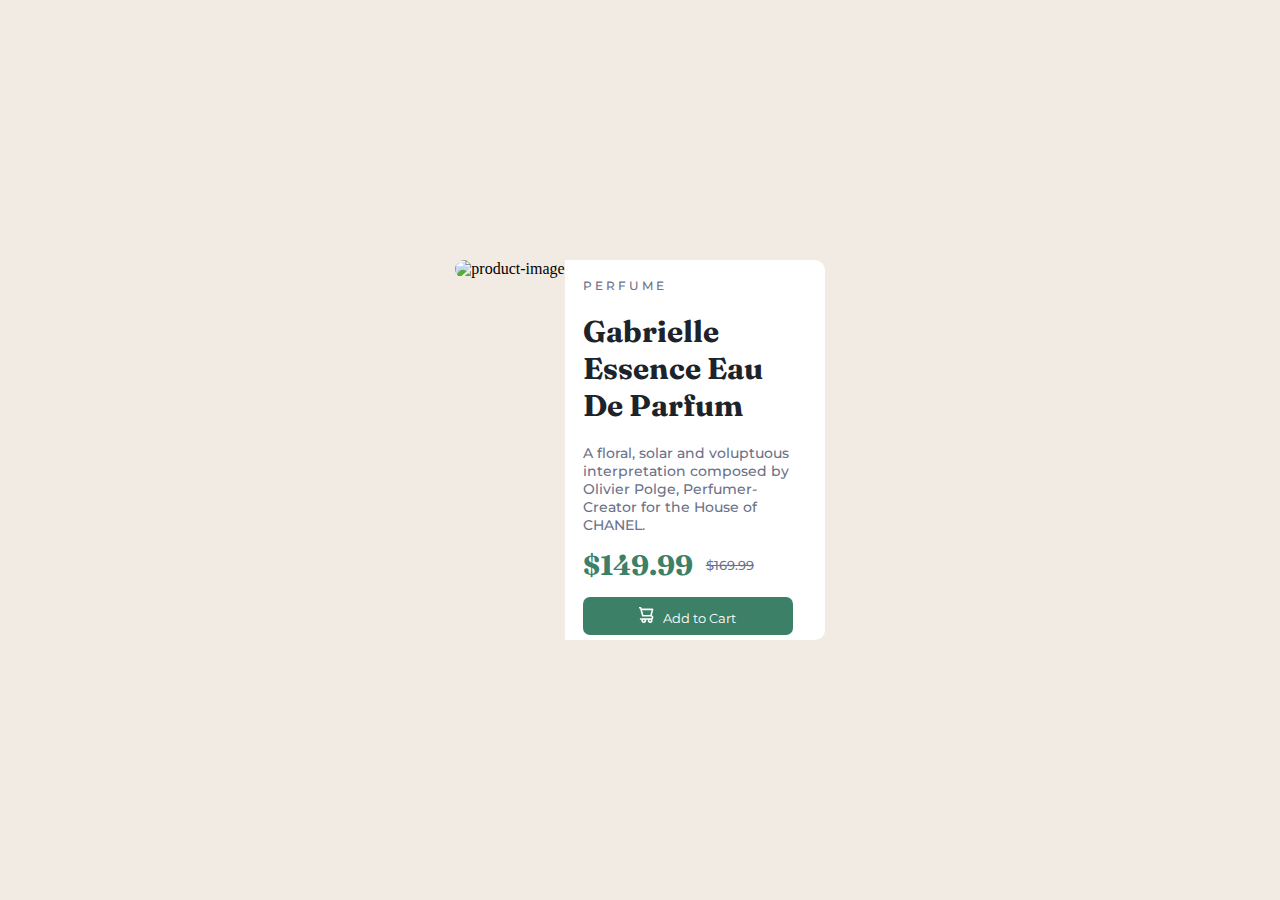
==== desktop/index.html @ d0865303 "initial commit" ====
<!DOCTYPE html>
<html lang="en">
<head>
  <meta charset="UTF-8">
  <meta name="viewport" content="width=device-width, initial-scale=1.0"> <!-- displays site properly based on user's device -->
  <link rel="stylesheet" type="text/css" href="style.css">
  <link rel="icon" type="image/png" sizes="32x32" href="./images/favicon-32x32.png">

  <title>Product preview card</title>

  <!-- Feel free to remove these styles or customise in your own stylesheet 👍 -->
  <style>
    .attribution { font-size: 11px; text-align: center; }
    .attribution a { color: hsl(228, 45%, 44%); }
  </style>
</head>
<body>

  <main class="main-container">
    <div class="container">
        <div>
          <img src="../product-preview-card-desktop/images/image-product-desktop.jpg" alt="product-image">
        </div>

        <div id="content">
          <div class="preview-content">
          <h3 >PERFUME</h3>

          <h1>Gabrielle Essence Eau De Parfum</h1>

          <p>A floral, solar and voluptuous interpretation composed by Olivier Polge,
            Perfumer-Creator for the House of CHANEL.
          </p>
          <div class="price-tag">
            <span id="new-price">$149.99</span>
          <span id="deleted-price"><del>$169.99</del></span>

          </div>

          <form >

            <button type="submit" class="button-content"><svg width="15" height="16" xmlns="http://www.w3.org/2000/svg">
              <path d="M14.383 10.388a2.397 2.397 0 0 0-1.518-2.222l1.494-5.593a.8.8 0 0 0-.144-.695.8.8 0 0 0-.631-.28H2.637L2.373.591A.8.8 0 0 0 1.598 0H0v1.598h.983l1.982 7.4a.8.8 0 0 0 .799.59h8.222a.8.8 0 0 1 0 1.599H1.598a.8.8 0 1 0 0 1.598h.943a2.397 2.397 0 1 0 4.507 0h1.885a2.397 2.397 0 1 0 4.331-.376 2.397 2.397 0 0 0 1.12-2.021ZM11.26 7.99H4.395L3.068 3.196h9.477L11.26 7.991Zm-6.465 6.392a.8.8 0 1 1 0-1.598.8.8 0 0 1 0 1.598Zm6.393 0a.8.8 0 1 1 0-1.598.8.8 0 0 1 0 1.598Z" fill="#FFF"/></svg>
             &nbsp; Add to Cart
            </button>
          </form>
        </div>
        </div>
    </div>
  </main>


</body>
</html>
---- desktop/style.css ----
@import url('https://fonts.googleapis.com/css2?family=Fraunces:opsz,wght@9..144,700&family=Montserrat:wght@700&display=swap');
@import url('https://fonts.googleapis.com/css2?family=Montserrat:wght@500;700&display=swap');

body {
    margin: 0;
    padding: 0;
}


.main-container {
    display: flex;
    justify-content: center;
    align-items: center;
    background-color: hsl(30, 38%, 92%);
    width: 100vw;
    height: 100vh;


}

.container {
    display: flex;
    padding: 80px;
    border-radius: 10px;

}

div img {
    height: 380px;
    width: 260px;
    border-radius:  10px 0 0 10px;
}

#content {
    background-color: hsl(0, 0%, 100%) ;
    height: 380px;
    width: 260px;
    border-radius: 0 10px 10px 0;
}

.preview-content {
    padding: 5px 18px 18px 18px;
    margin-top: 1px;
}

.button-content {
    background-color:  hsl(158, 36%, 37%);
    width: 210px;
    height: 38px;
    border-style: none;
    border-radius: 7px;
    margin-top: 15px;
    font-size: small;
    color: hsl(0, 0%, 100%);
    font-family: 'Montserrat', sans-serif;
}

h3 {
    color: hsl(228, 12%, 48%);
    font-family: 'Montserrat', sans-serif;
    font-weight: 500;
    font-size: 12px;
    letter-spacing: 3px;
}


h1 {
    color: hsl(212, 21%, 14%);
    font-family: 'Fraunces', serif;
    font-weight: 700;
    font-size: 30px;


}


#new-price {
    color: hsl(158, 36%, 37%);
    font-family: 'Fraunces', serif;
    font-weight: 700;
    font-size: 28px;


}

#deleted-price {
    color: hsl(228, 12%, 48%);
    font-size: 13px;
    font-family: 'Montserrat', sans-serif;
    font-weight: 500;
    margin-left: 13px;
}

p {
    color: hsl(228, 12%, 48%);
    font-size: 14px;
    font-family: 'Montserrat', sans-serif;
    font-weight: 500;
}

.price-tag {
    display: flex;
    align-items: center;

}
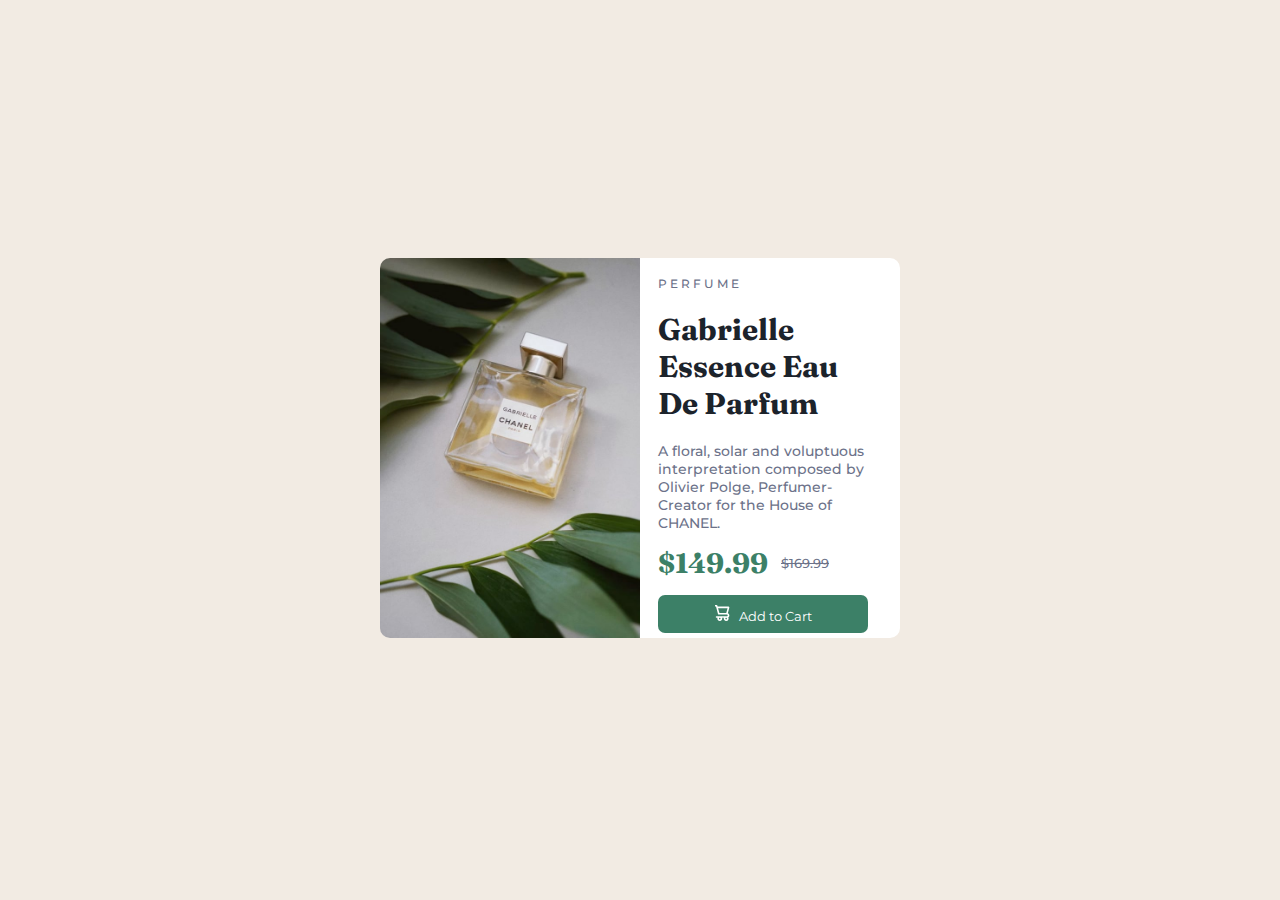
==== commit d31c59b1: "inittial commit" ====
--- a/desktop/index.html
+++ b/desktop/index.html
@@ -19,7 +19,7 @@
   <main class="main-container">
     <div class="container">
         <div>
-          <img src="../product-preview-card-desktop/images/image-product-desktop.jpg" alt="product-image">
+          <img src="../desktop/images/image-product-desktop.jpg" alt="product-image">
         </div>
 
         <div id="content">
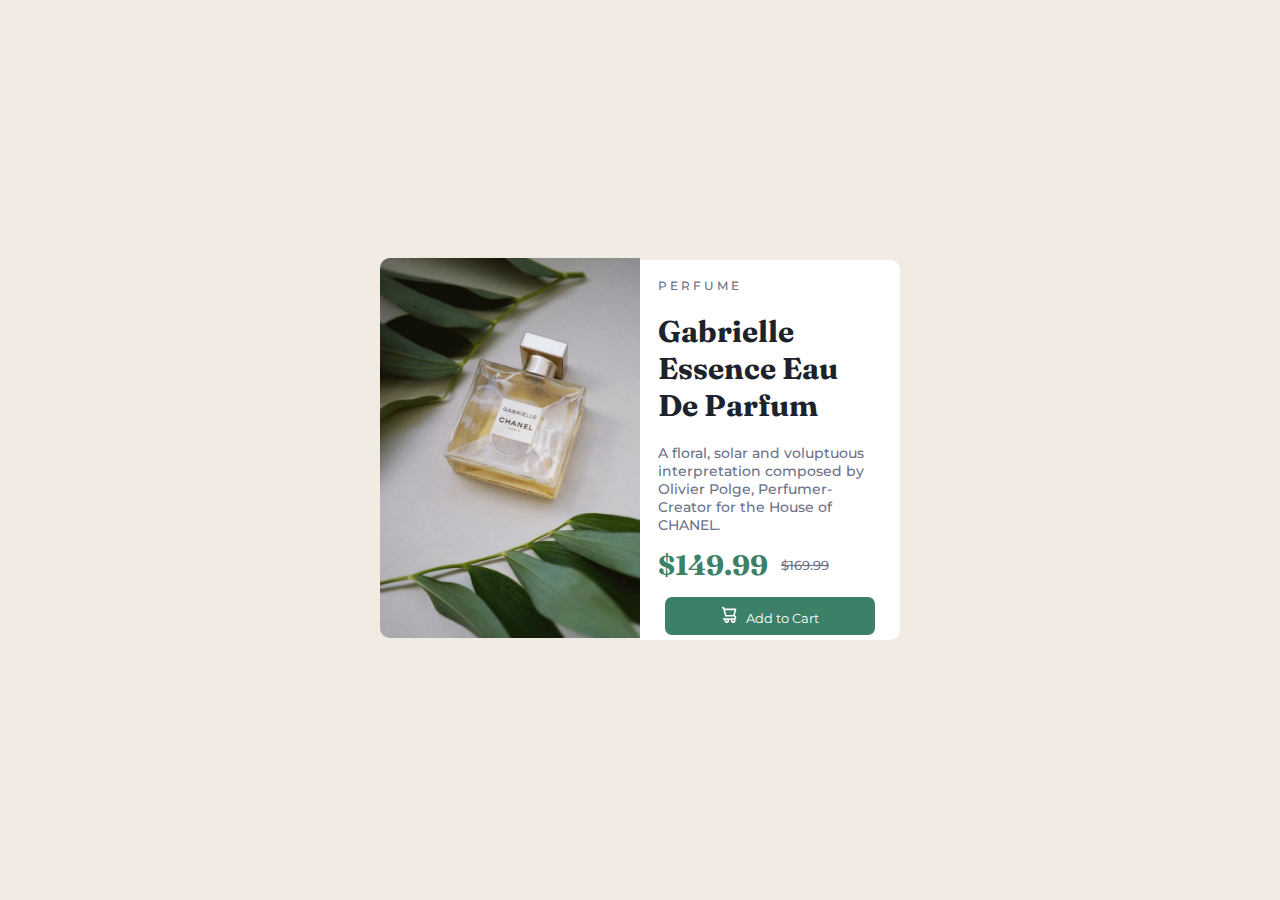
==== commit a9f0958d: "initial commit" ====
--- a/desktop/index.html
+++ b/desktop/index.html
@@ -36,14 +36,16 @@
           <span id="deleted-price"><del>$169.99</del></span>
 
           </div>
-
-          <form >
+          <div class="button-div">
+             <form >
 
             <button type="submit" class="button-content"><svg width="15" height="16" xmlns="http://www.w3.org/2000/svg">
               <path d="M14.383 10.388a2.397 2.397 0 0 0-1.518-2.222l1.494-5.593a.8.8 0 0 0-.144-.695.8.8 0 0 0-.631-.28H2.637L2.373.591A.8.8 0 0 0 1.598 0H0v1.598h.983l1.982 7.4a.8.8 0 0 0 .799.59h8.222a.8.8 0 0 1 0 1.599H1.598a.8.8 0 1 0 0 1.598h.943a2.397 2.397 0 1 0 4.507 0h1.885a2.397 2.397 0 1 0 4.331-.376 2.397 2.397 0 0 0 1.12-2.021ZM11.26 7.99H4.395L3.068 3.196h9.477L11.26 7.991Zm-6.465 6.392a.8.8 0 1 1 0-1.598.8.8 0 0 1 0 1.598Zm6.393 0a.8.8 0 1 1 0-1.598.8.8 0 0 1 0 1.598Z" fill="#FFF"/></svg>
              &nbsp; Add to Cart
             </button>
           </form>
+          </div>
+
         </div>
         </div>
     </div>
--- a/desktop/style.css
+++ b/desktop/style.css
@@ -12,16 +12,19 @@
     justify-content: center;
     align-items: center;
     background-color: hsl(30, 38%, 92%);
-    width: 100vw;
-    height: 100vh;
+    width: 100%;
+    min-height: 100vh;
 
 
 }
 
 .container {
+    width: 100%;
     display: flex;
-    padding: 80px;
+    align-items: center;
+    justify-content: center;
     border-radius: 10px;
+
 
 }
 
@@ -53,6 +56,12 @@
     font-size: small;
     color: hsl(0, 0%, 100%);
     font-family: 'Montserrat', sans-serif;
+}
+
+.button-div {
+    display: flex;
+    justify-content: center;
+    align-items: center;
 }
 
 h3 {
